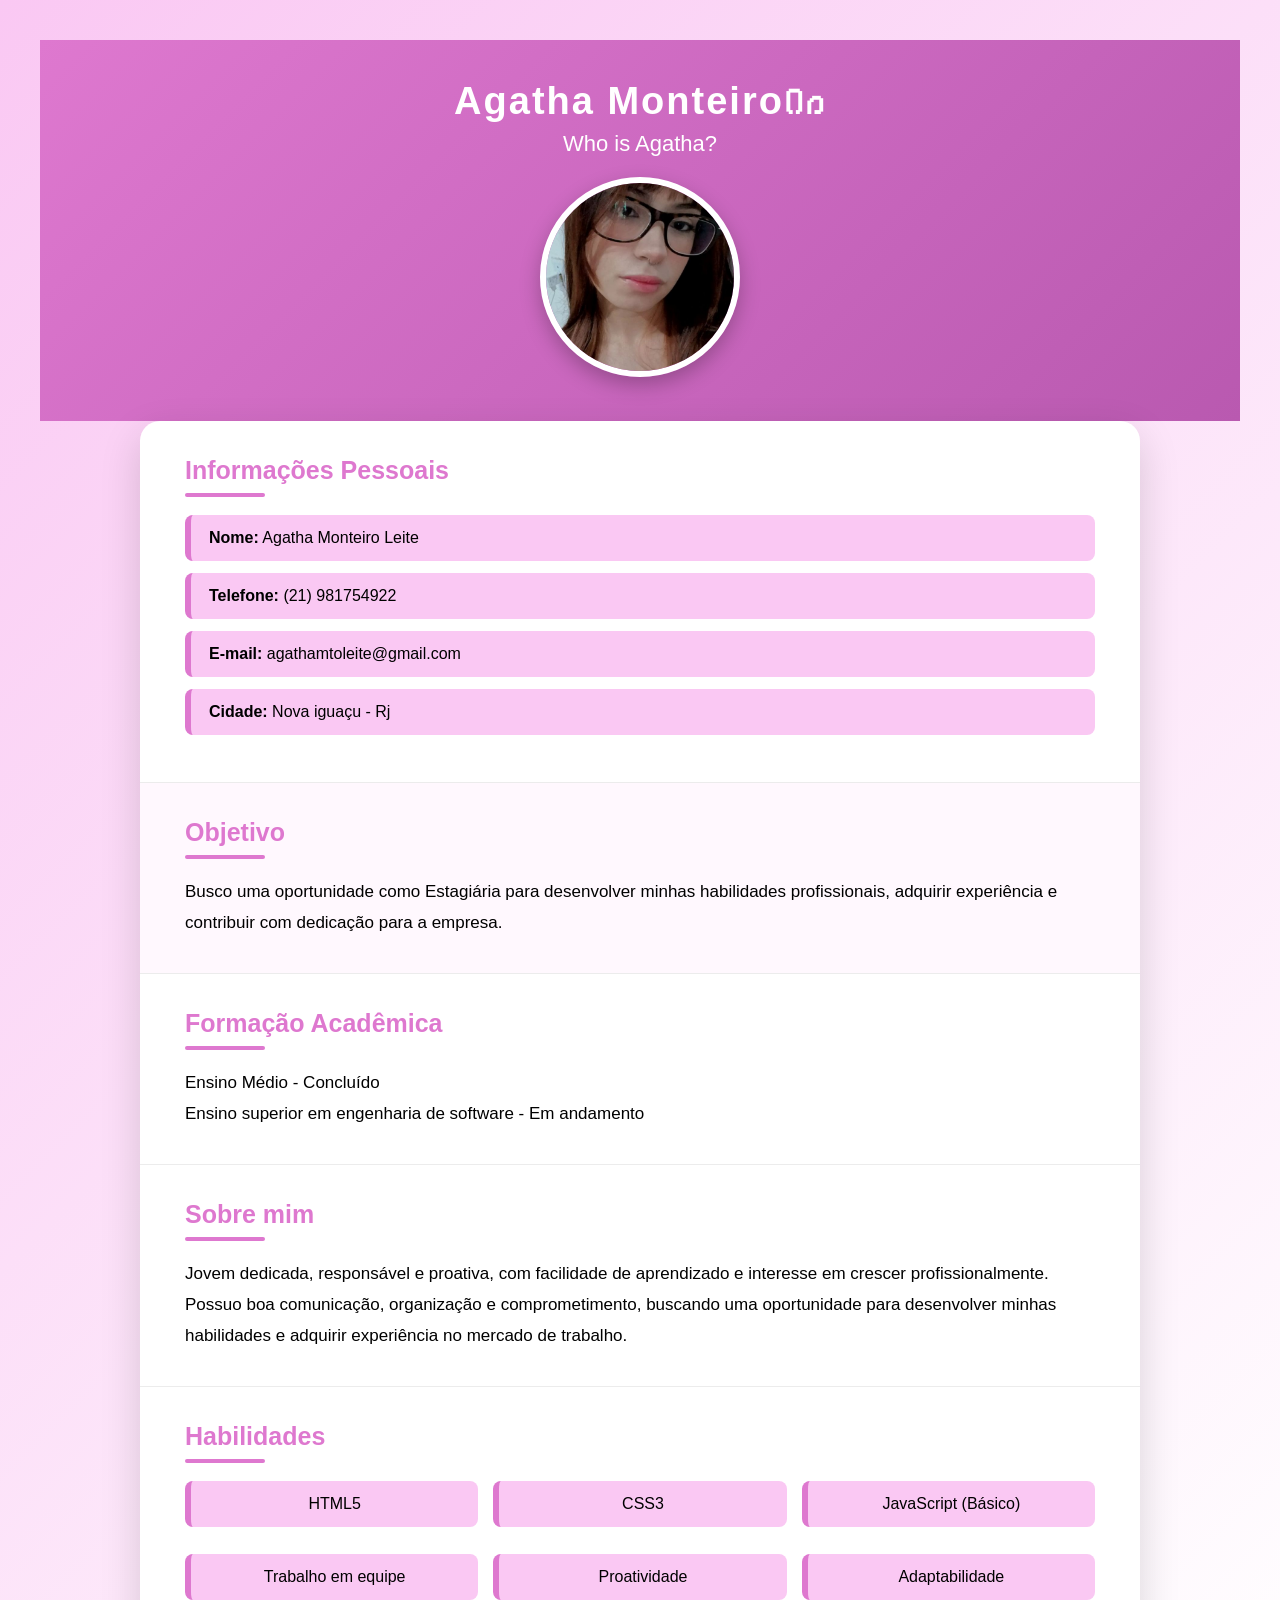
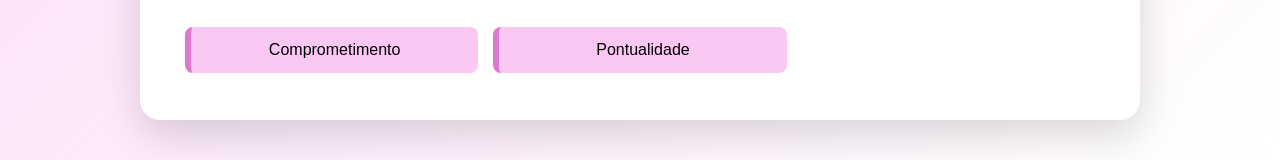
==== curriculo.html @ 78432eb8 "Primeira versão - HTML e CSS" ====
<!DOCTYPE html>
<html lang="pt-BR">

<head>
    <meta charset="UTF-8">
    <meta name="viewport" content="width=device-width, initial-scale=1.0">
    <title>Currículo - Agatha Monteiro</title>
    <link rel="stylesheet" href="style.css">
</head>

<body>

    <header class="header">
        <h1>Agatha MonteiroᲘ𐑼</h1>
        <h2>Who is Agatha?</h2>

        

        <img src="foto.jpg" alt="Foto de Agatha Monteiro" width="200" height="250">
    </header>

    <main>

        <section class="pessoal">
            <h2>Informações Pessoais</h2>

            <ul>
                <li><strong>Nome:</strong> Agatha Monteiro Leite</li>
                <li><strong>Telefone:</strong> (21) 981754922</li>
                <li><strong>E-mail:</strong> agathamtoleite@gmail.com</li>
                <li><strong>Cidade:</strong> Nova iguaçu - Rj</li>
            </ul>
        </section>

        <section class="objetivo">
            <h2>Objetivo</h2>
            <p>
                Busco uma oportunidade como Estagiária para
                desenvolver minhas habilidades profissionais, adquirir experiência
                e contribuir com dedicação para a empresa.
            </p>
        </section>

        <section class="formacao">
            <h2>Formação Acadêmica</h2>
            <p>Ensino Médio - Concluído</p>
            <p>Ensino superior em engenharia de software - Em andamento</p>
        </section>

        <section class="sobre">
                 <h2>Sobre mim</h2>
                 <p> Jovem dedicada, responsável e proativa, com facilidade de aprendizado e interesse em crescer profissionalmente. Possuo boa comunicação, organização e comprometimento, buscando uma oportunidade para desenvolver minhas habilidades e adquirir experiência no mercado de trabalho.</p>

        </section>

        <section class="habilidades">
            <h2>Habilidades</h2>
            <ul>
                <li>HTML5</li>
                <li>CSS3</li>
                <li>JavaScript (Básico)</li>
                <li>Trabalho em equipe</li>
                
                <li>Proatividade</li>
                <li>Adaptabilidade</li>
                <li>Comprometimento</li>
                <li>Pontualidade</li>
            </ul>
        </section>

    </main>
                    
</body>

</html>
---- style.css ----
*{
    margin: 0;
    padding: 0;
    box-sizing: border-box;
}

body{
    font-family: 'Poppins', sans-serif;
    background: linear-gradient(135deg, #fac8f3, #ffffff);
    color: #000;
    padding: 40px;
}


/* Container Principal */

main{
    max-width: 1000px;
    margin: auto;
    background: #fff;
    border-radius: 20px;
    overflow: hidden;
    box-shadow: 0 15px 40px rgba(0,0,0,.15);
}

/* Cabeçalho */

.header{
    background: linear-gradient(135deg, #de78cf, #b959b0);
    color: white;
    text-align: center;
    padding: 40px 30px;
}

.header h1{
    font-size: 38px;
    font-weight: 700;
    letter-spacing: 2px;
}

.header h2{
    margin-top: 8px;
    font-size: 22px;
    font-weight: 400;
}

/* Foto */

.header img{
    width: 200px;       
    height: 200px;        
    object-fit: cover;    
    border-radius: 50%;   
    border: 6px solid white;
    margin-top: 20px;
    box-shadow: 0 8px 20px rgba(0,0,0,.25);
}

/* Seções */

section{
    padding: 35px 45px;
    border-bottom: 1px solid #ececec;
}

section:last-child{
    border-bottom: none;
}

section h2{
    color: #de78cf;
    font-size: 25px;
    margin-bottom: 18px;
    position: relative;
}

section h2::after{
    content: "";
    width: 80px;
    height: 4px;
    background: #de78cf;
    display: block;
    margin-top: 8px;
    border-radius: 20px;
}

/* Texto */

p{
    font-size: 17px;
    line-height: 1.8;
}

/* Listas */

ul{
    list-style: none;
}

ul li{
    background: #fac8f3;
    margin-bottom: 12px;
    padding: 14px 18px;
    border-left: 6px solid #de78cf;
    border-radius: 8px;
    font-size: 16px;
    transition: .3s;
}

ul li:hover{
    transform: translateX(8px);
    background: #f8b6ec;
}

/* Informações pessoais */

.pessoal li strong{
    color: #000;
}

/* Habilidades */

.habilidades ul{
    display: grid;
    grid-template-columns: repeat(auto-fit, minmax(230px,1fr));
    gap: 15px;
}

.habilidades li{
    text-align: center;
    font-weight: 500;
}

/* Objetivo */

.objetivo{
    background: #fff8fe;
}

/* Formação */

.formacao{
    background: #ffffff;
}

/* Footer */

footer{
    background: #000;
    color: white;
    text-align: center;
    padding: 18px;
    font-size: 15px;
}

/* Responsividade */

@media (max-width:768px){

    body{
        padding: 15px;
    }

    section{
        padding: 25px;
    }

    .header{
        padding: 30px 20px;
    }

    .header h1{
        font-size: 30px;
    }

    .header h2{
        font-size: 19px;
    }

    /* Foto responsiva redonda */
    .header img{
        width: 150px;
        height: 150px;    
    }

    .habilidades ul{
        grid-template-columns: 1fr;
    }
}
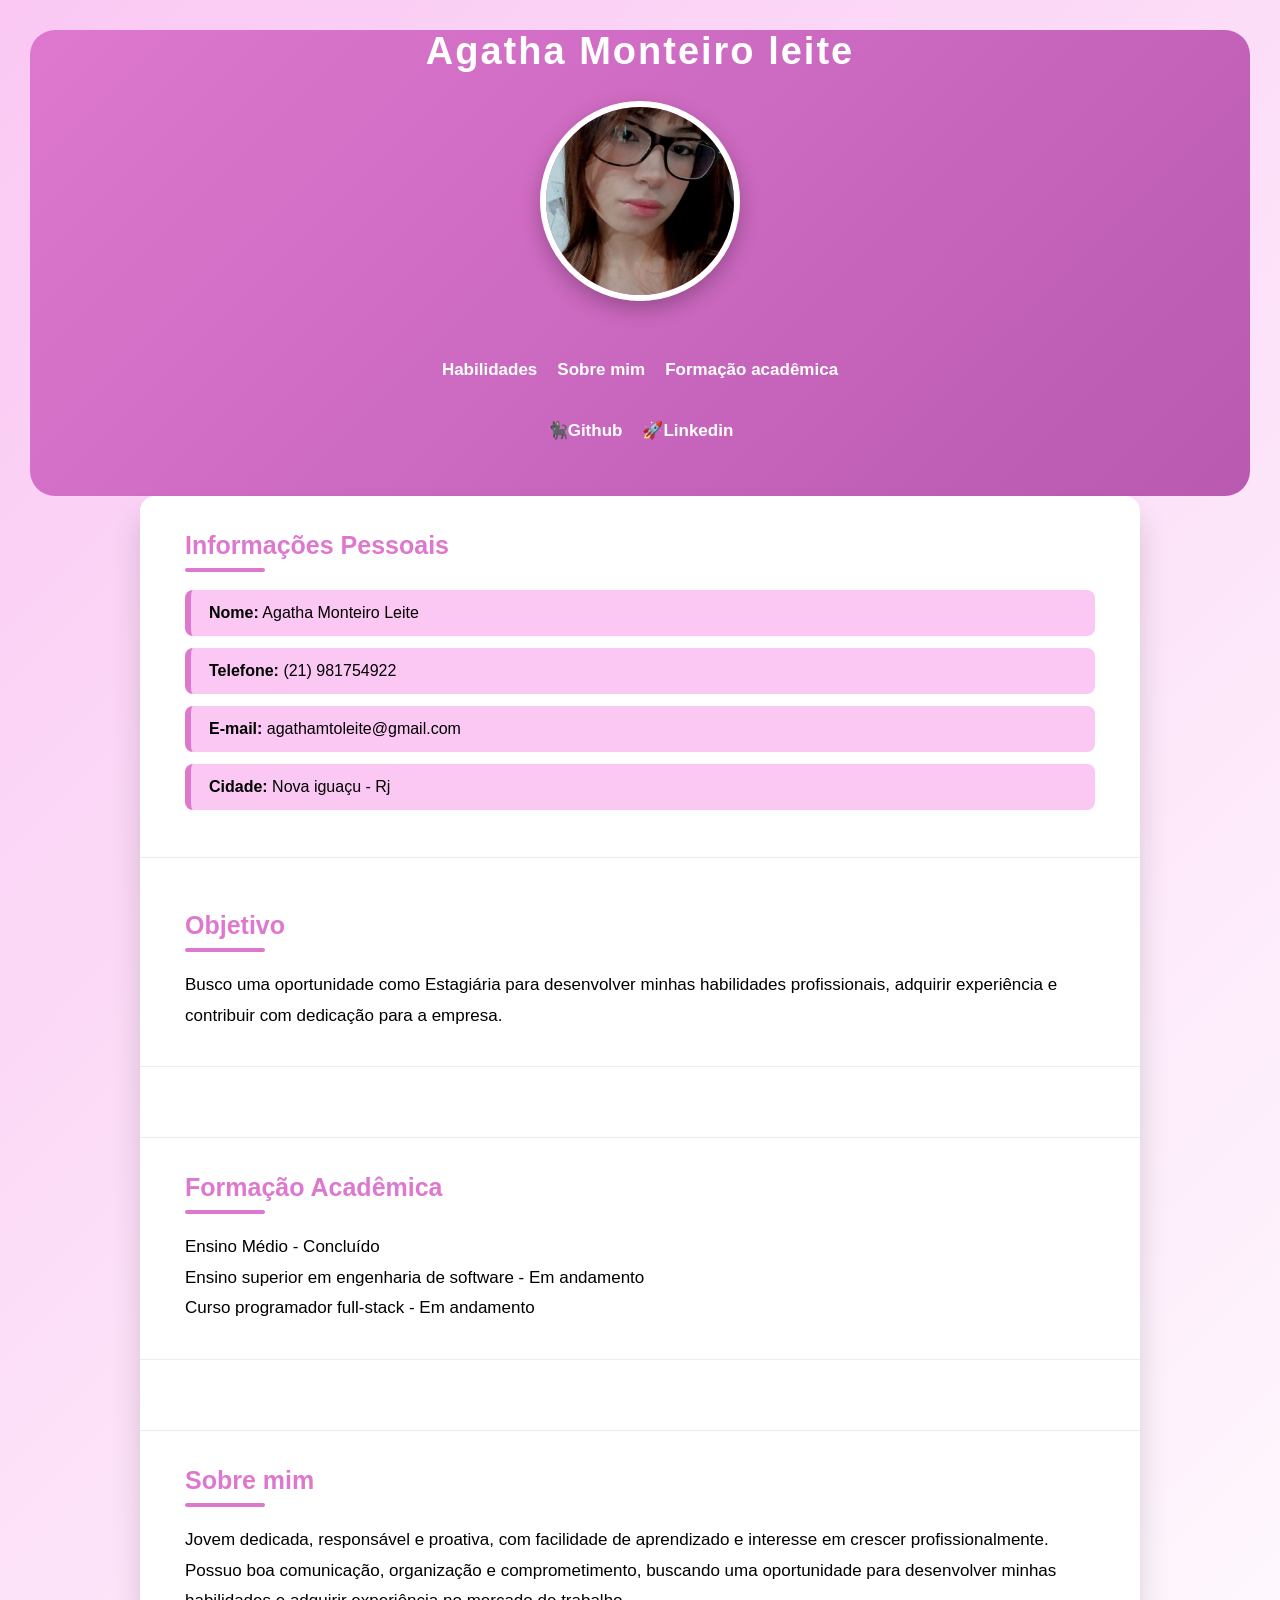
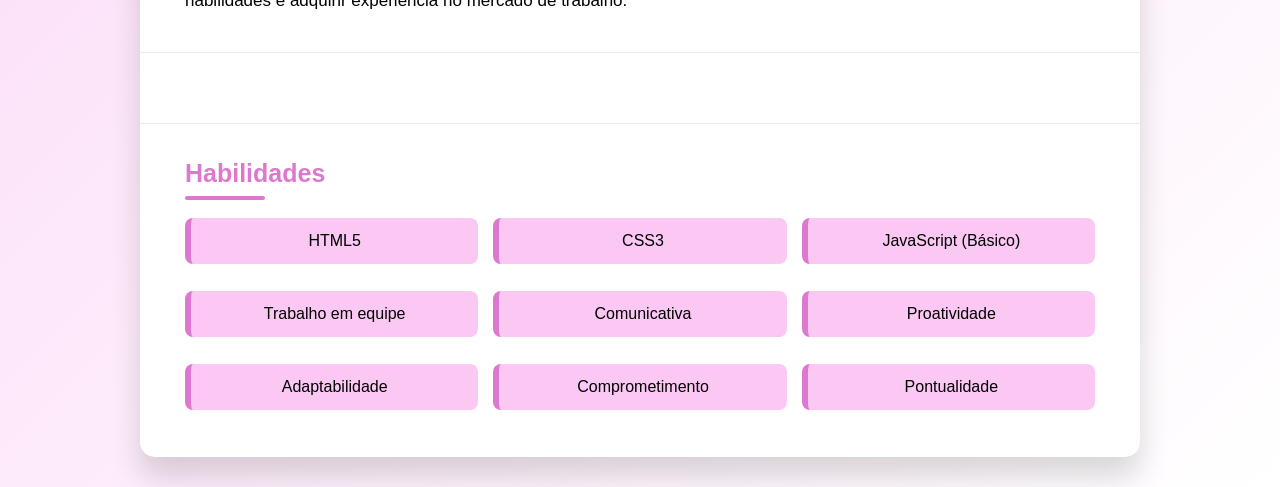
==== commit bb3715a7: "HTML e CSS criados" ====
--- a/curriculo.html
+++ b/curriculo.html
@@ -11,15 +11,33 @@
 <body>
 
     <header class="header">
-        <h1>Agatha MonteiroᲘ𐑼</h1>
-        <h2>Who is Agatha?</h2>
-
         
+        <h1>Agatha Monteiro leite</h1>
+        <h2></h2>
 
         <img src="foto.jpg" alt="Foto de Agatha Monteiro" width="200" height="250">
+
+       
+         <section class="atalho">
+            
+          <nav>
+    <ul> 
+        <li><a href="#habilidades">Habilidades</a></li> 
+        <li><a href="#Sobre mim">Sobre mim</a></li>
+        <li><a href="#Formação acadêmica">Formação acadêmica</a></li>
+        
+    </ul>
+    </nav>
+
+            <ul>
+                <li><a href="https://github.com/agathamto-design">🐈‍⬛Github</li></a>
+                <li><a href="https://www.linkedin.com/in/agatha-monteiro-leite-758673406/">🚀Linkedin</li></a>
+            </ul>
+        </section>
     </header>
 
     <main>
+
 
         <section class="pessoal">
             <h2>Informações Pessoais</h2>
@@ -32,7 +50,10 @@
             </ul>
         </section>
 
-        <section class="objetivo">
+
+        <br>
+    
+        <section class="Objetivo">
             <h2>Objetivo</h2>
             <p>
                 Busco uma oportunidade como Estagiária para
@@ -41,18 +62,23 @@
             </p>
         </section>
 
-        <section class="formacao">
+        <section id="Formação acadêmica"> </section>
+        <section class="Formacao acadêmica">
             <h2>Formação Acadêmica</h2>
             <p>Ensino Médio - Concluído</p>
             <p>Ensino superior em engenharia de software - Em andamento</p>
+            <p>Curso programador full-stack - Em andamento</p>
         </section>
 
-        <section class="sobre">
+        <section id="Sobre mim"> </section>
+        <section class="Sobre mim">
                  <h2>Sobre mim</h2>
                  <p> Jovem dedicada, responsável e proativa, com facilidade de aprendizado e interesse em crescer profissionalmente. Possuo boa comunicação, organização e comprometimento, buscando uma oportunidade para desenvolver minhas habilidades e adquirir experiência no mercado de trabalho.</p>
 
         </section>
+ 
 
+        <Section id="habilidades"> </Section>
         <section class="habilidades">
             <h2>Habilidades</h2>
             <ul>
@@ -60,16 +86,13 @@
                 <li>CSS3</li>
                 <li>JavaScript (Básico)</li>
                 <li>Trabalho em equipe</li>
-                
+                <li>Comunicativa</li>
                 <li>Proatividade</li>
                 <li>Adaptabilidade</li>
                 <li>Comprometimento</li>
                 <li>Pontualidade</li>
             </ul>
-        </section>
-
-    </main>
-                    
+        </section>     
 </body>
 
 </html>
--- a/style.css
+++ b/style.css
@@ -8,9 +8,8 @@
     font-family: 'Poppins', sans-serif;
     background: linear-gradient(135deg, #fac8f3, #ffffff);
     color: #000;
-    padding: 40px;
-}
-
+    padding: 30px;
+}
 
 /* Container Principal */
 
@@ -18,9 +17,9 @@
     max-width: 1000px;
     margin: auto;
     background: #fff;
-    border-radius: 20px;
+    border-radius: 15px;
     overflow: hidden;
-    box-shadow: 0 15px 40px rgba(0,0,0,.15);
+    box-shadow: 0 20px 30px rgba(0,0,0,.15);
 }
 
 /* Cabeçalho */
@@ -28,8 +27,9 @@
 .header{
     background: linear-gradient(135deg, #de78cf, #b959b0);
     color: white;
+    border-radius: 25px;
     text-align: center;
-    padding: 40px 30px;
+    padding: 15x 30px;
 }
 
 .header h1{
@@ -43,6 +43,7 @@
     font-size: 22px;
     font-weight: 400;
 }
+
 
 /* Foto */
 
@@ -111,7 +112,38 @@
     transform: translateX(8px);
     background: #f8b6ec;
 }
-
+/* Menu de atalhos */
+.atalho ul{
+    display: flex;
+    justify-content: center;
+    gap: 20px;
+    list-style: none;
+    padding: 20px 0;
+}
+
+.atalho li{
+    background: transparent;
+    border: none;
+    padding: 0;
+    margin: 0;
+}
+
+.atalho li:hover{
+    transform: none;
+    background: transparent;
+}
+
+.atalho a{
+    text-decoration: none;
+    color: #ffffff;
+    font-weight: 600;
+    font-size: 17px;
+}
+
+.atalho a:hover{
+    color: #fac8f3;
+    text-decoration: underline;
+}
 /* Informações pessoais */
 
 .pessoal li strong{
